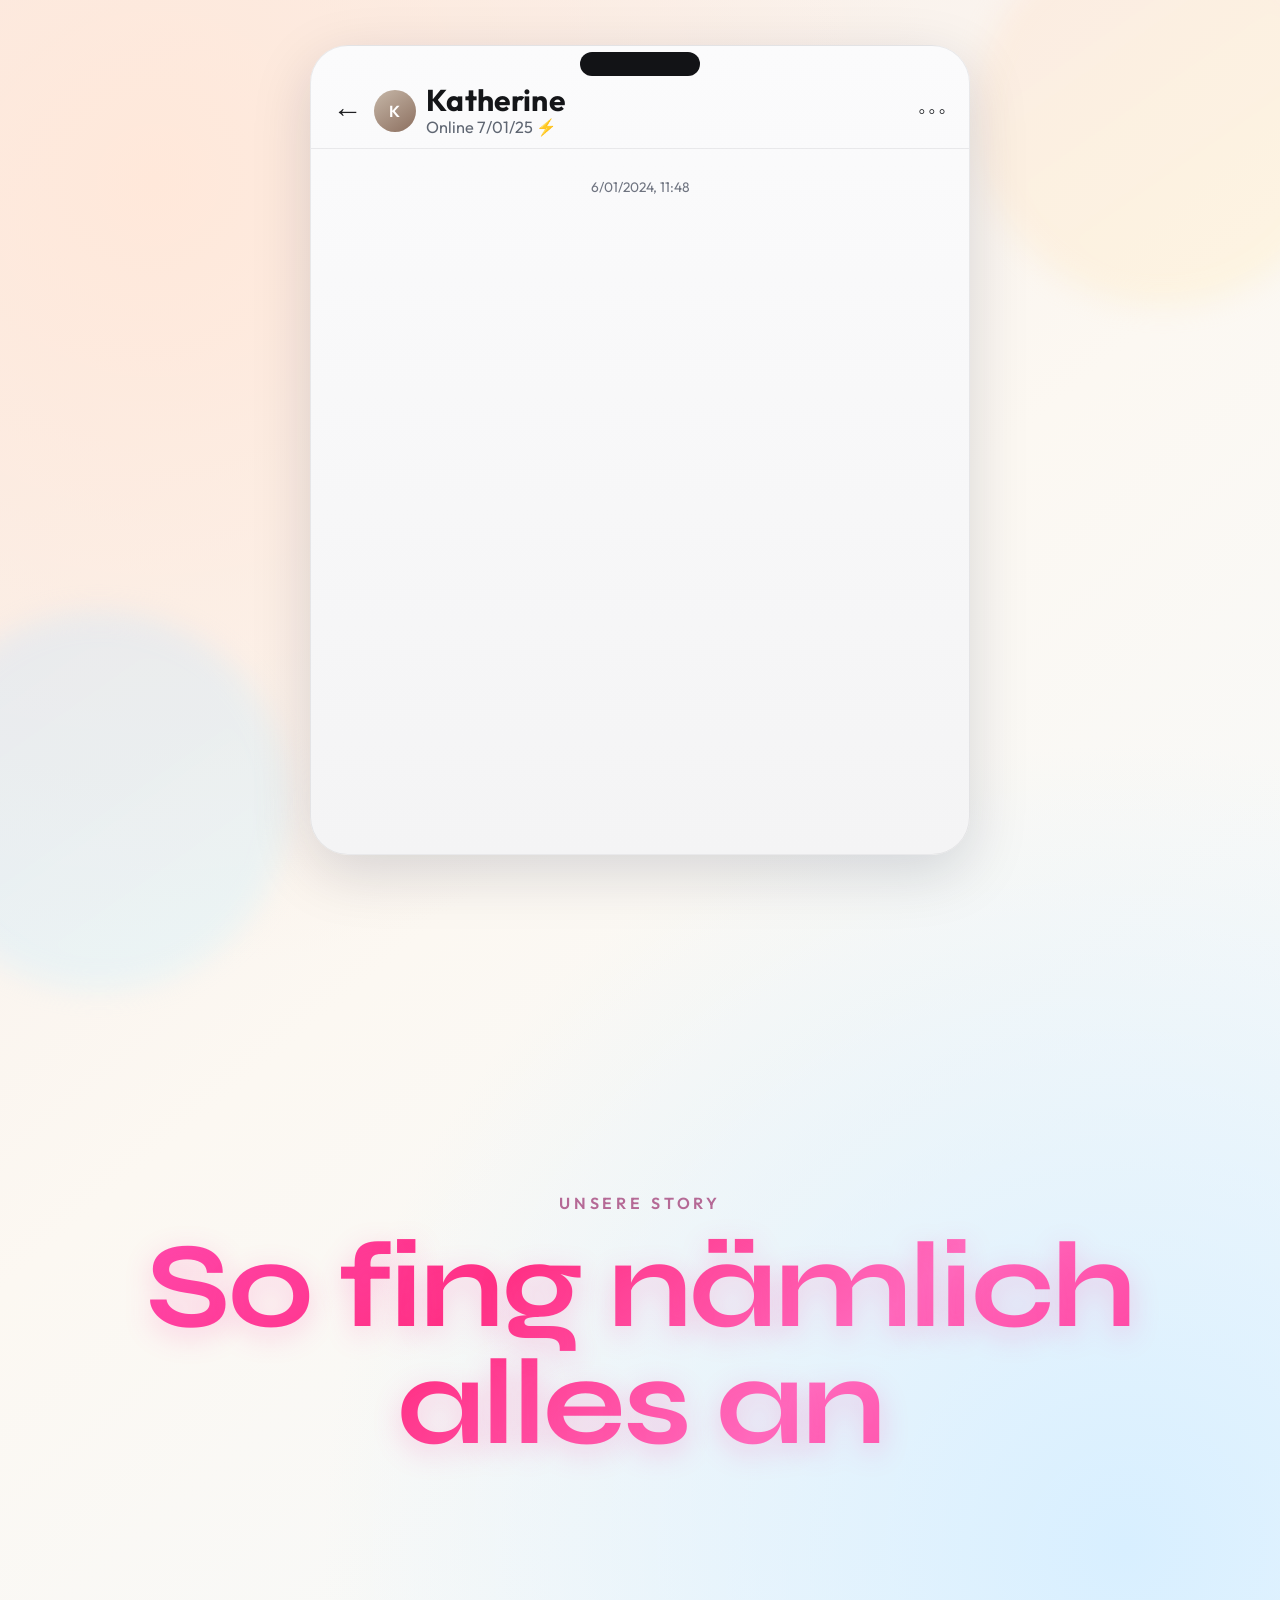
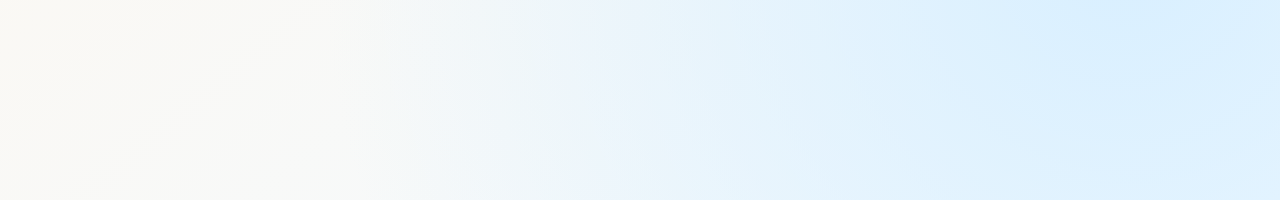
==== index.html @ b48f1054 "Initial animated wedding chat landing page" ====
<!doctype html>
<html lang="de">
  <head>
    <meta charset="UTF-8" />
    <meta name="viewport" content="width=device-width, initial-scale=1.0" />
    <meta http-equiv="Cache-Control" content="no-cache, no-store, must-revalidate" />
    <meta http-equiv="Pragma" content="no-cache" />
    <meta http-equiv="Expires" content="0" />
    <title>Unsere Geschichte</title>
    <link rel="preconnect" href="https://fonts.googleapis.com" />
    <link rel="preconnect" href="https://fonts.gstatic.com" crossorigin />
    <link
      href="https://fonts.googleapis.com/css2?family=Outfit:wght@400;500;600;700&family=Syne:wght@700;800&display=swap"
      rel="stylesheet"
    />
    <script>
      window.__assetVersion = Date.now().toString();
      document.write('<link rel="stylesheet" href="./styles.css?v=' + window.__assetVersion + '" />');
    </script>
  </head>
  <body>
    <div class="ambient-glow glow-one"></div>
    <div class="ambient-glow glow-two"></div>

    <main class="stage">
      <section class="chat-stage">
        <section class="phone">
          <header class="chat-topbar">
            <button class="icon-btn" aria-label="Zurueck">←</button>

            <div class="profile">
              <div class="avatar">K</div>
              <div class="profile-meta">
                <p class="name">Katherine</p>
                <p class="status">Online 7/01/25 ⚡</p>
              </div>
            </div>

            <div class="topbar-actions" aria-hidden="true">
              <span>◦◦◦</span>
            </div>
          </header>

          <section class="chat-thread" id="chatThread" aria-live="polite">
            <p class="timestamp reveal-item">6/01/2024, 11:48</p>

            <article class="message incoming reveal-item">
              Hallo Francisco! :) Ich bin eine Native Spanischsprecherin, die ihr Deutsch
              verbessern moechte 👉🏻👈🏻
            </article>

            <article class="message incoming reveal-item">Wir koennten uns helfen ✨</article>

            <article class="message outgoing reveal-item">
              Hallo Katherine :) ja das waere eine super Idee. Dein Deutsch scheint schon
              ziemlich gut.
            </article>

            <article class="message outgoing reveal-item">Wo bist du aufgewachsen?</article>

            <article class="message outgoing reveal-item">falls ich fragen darf :)</article>

            <p class="timestamp reveal-item">6/01/2024, 14:31</p>

            <article class="message incoming reveal-item">Es ist a kleine Baby deutsch haha</article>

            <article class="message incoming reveal-item">Kolumbien, und du?</article>

            <article class="message incoming reveal-item">
              Kein Problem! Ich glaube, viele Menschen hier in Berlin kommen aus vielen
              anderen Teilen der Welt.
            </article>

            <p class="timestamp reveal-item">6/01/2024, 15:53</p>

            <article class="message outgoing reveal-item">haha baby deutsch.</article>
          </section>
        </section>
      </section>

      <section class="story-section" id="storySection">
        <p class="story-eyebrow">Unsere Story</p>
        <h1 class="story-title">So fing nämlich alles an</h1>
      </section>
    </main>

    <script>
      const appScript = document.createElement("script");
      appScript.src = "./app.js?v=" + window.__assetVersion;
      document.body.appendChild(appScript);
    </script>
  </body>
</html>
---- styles.css ----
:root {
  --bg-main: #f7ece7;
  --bg-accent: #d8f0ff;
  --phone-frame: #f5f5f7;
  --text-primary: #141518;
  --text-muted: #6f7480;
  --bubble-in: #e9e9ec;
  --bubble-out: #1a7cf0;
  --bubble-out-text: #f8fbff;
  --border-soft: rgba(31, 32, 37, 0.08);
  --shadow-soft: 0 18px 60px rgba(10, 22, 52, 0.15);
}

* {
  box-sizing: border-box;
}

html,
body {
  margin: 0;
  padding: 0;
  min-height: 100%;
}

body {
  font-family: "Outfit", "Avenir Next", "Helvetica Neue", sans-serif;
  color: var(--text-primary);
  background: radial-gradient(circle at 12% 10%, #ffe8da 0%, transparent 40%),
    radial-gradient(circle at 88% 86%, #d8efff 0%, transparent 42%),
    linear-gradient(140deg, var(--bg-main), #fcf8f2 45%, #f3faff);
  overflow-x: hidden;
}

body.reveal-locked {
  overflow: hidden;
  overscroll-behavior: none;
}

.ambient-glow {
  position: fixed;
  z-index: 0;
  width: 42vmin;
  height: 42vmin;
  border-radius: 50%;
  filter: blur(14px);
  opacity: 0.3;
  pointer-events: none;
  animation: drift 15s ease-in-out infinite alternate;
}

.glow-one {
  top: -8vmin;
  right: -8vmin;
  background: linear-gradient(145deg, #ffd9c6, #ffeeb9);
}

.glow-two {
  bottom: -10vmin;
  left: -10vmin;
  background: linear-gradient(145deg, #bfdfff, #c9f3ff);
  animation-delay: 2.1s;
}

.stage {
  position: relative;
  z-index: 1;
}

.chat-stage {
  min-height: 100vh;
  padding: 5vh 1.2rem;
  display: grid;
  place-items: center;
}

.phone {
  width: min(92vw, 660px);
  height: min(90vh, 960px);
  display: grid;
  grid-template-rows: auto 1fr;
  background: linear-gradient(180deg, #fbfbfc 0%, #f4f4f5 100%);
  border: 1px solid var(--border-soft);
  border-radius: 38px;
  box-shadow: var(--shadow-soft);
  overflow: hidden;
  position: relative;
}

.phone::before {
  content: "";
  position: absolute;
  top: 0.4rem;
  left: 50%;
  transform: translateX(-50%);
  width: 120px;
  height: 24px;
  border-radius: 99px;
  background: #121316;
}

.chat-topbar {
  margin-top: 1.55rem;
  padding: 0.9rem 0.98rem 0.68rem;
  border-bottom: 1px solid var(--border-soft);
  display: grid;
  grid-template-columns: 36px 1fr auto;
  align-items: center;
  gap: 0.68rem;
}

.icon-btn {
  appearance: none;
  border: 0;
  background: transparent;
  color: #1f2023;
  font-size: 1.85rem;
  line-height: 1;
  cursor: default;
}

.profile {
  display: flex;
  align-items: center;
  gap: 0.66rem;
}

.avatar {
  width: 42px;
  height: 42px;
  border-radius: 50%;
  display: grid;
  place-items: center;
  font-weight: 600;
  font-size: 1rem;
  color: #fff;
  background: linear-gradient(145deg, #c6b7a8, #8c6f5f);
}

.profile-meta .name {
  margin: 0;
  font-size: 1.88rem;
  line-height: 1.02;
  font-weight: 700;
  letter-spacing: 0.01em;
}

.profile-meta .status {
  margin: 0.05rem 0 0;
  font-size: 1.02rem;
  color: #5f6672;
}

.topbar-actions {
  padding-right: 0.3rem;
  color: #17191d;
  font-size: 1.28rem;
  letter-spacing: 0.14em;
}

.chat-thread {
  position: relative;
  overflow-y: auto;
  padding: 1.28rem 0.74rem 1.52rem;
  display: flex;
  flex-direction: column;
  gap: 0.36rem;
  scroll-behavior: smooth;
}

.chat-thread.reveal-locked {
  overflow-y: hidden;
  touch-action: none;
}

.chat-thread.chat-complete {
  overflow-y: hidden;
}

.timestamp {
  margin: 0.58rem 0 0.74rem;
  text-align: center;
  color: var(--text-muted);
  font-size: 0.86rem;
}

.message {
  position: relative;
  max-width: min(90%, 530px);
  width: fit-content;
  padding: 0.68rem 0.9rem;
  border-radius: 1.28rem;
  font-size: clamp(1.03rem, 2.35vw, 1.2rem);
  line-height: 1.31;
  letter-spacing: 0.01em;
  transform-origin: center bottom;
}

.incoming {
  align-self: flex-start;
  background: var(--bubble-in);
  color: #1f2024;
  border-bottom-left-radius: 0.42rem;
}

.outgoing {
  align-self: flex-end;
  background: var(--bubble-out);
  color: var(--bubble-out-text);
  border-bottom-right-radius: 0.42rem;
}

.reveal-item {
  opacity: 0;
  transform: translateY(14px) scale(0.97);
}

.reveal-item.is-visible {
  animation: bubble-in 680ms cubic-bezier(0.2, 0.75, 0.22, 1) forwards;
}

.reveal-item.in-view {
  animation: float-up 540ms ease both;
}

.story-section {
  min-height: 100vh;
  padding: 9vh 1.2rem 14vh;
  display: grid;
  align-content: center;
  justify-items: center;
  text-align: center;
  opacity: 0;
  transform: translateY(42px) scale(0.96);
  transition: opacity 880ms ease, transform 880ms cubic-bezier(0.2, 0.74, 0.18, 1);
}

.story-section.is-visible {
  opacity: 1;
  transform: translateY(0) scale(1);
}

.story-eyebrow {
  margin: 0 0 1rem;
  letter-spacing: 0.24em;
  text-transform: uppercase;
  font-weight: 600;
  color: #b56a96;
  font-size: clamp(0.78rem, 2vw, 1rem);
}

.story-title {
  margin: 0;
  font-family: "Syne", "Outfit", sans-serif;
  font-size: clamp(2.3rem, 11vw, 7.6rem);
  line-height: 0.96;
  letter-spacing: -0.02em;
  max-width: 12ch;
  color: transparent;
  background: linear-gradient(138deg, #ff4ab0 0%, #ff2f83 34%, #ff6dbf 66%, #ff3495 100%);
  -webkit-background-clip: text;
  background-clip: text;
  text-shadow: 0 8px 28px rgba(255, 72, 165, 0.25);
}

@keyframes bubble-in {
  0% {
    opacity: 0;
    transform: translateY(18px) scale(0.94);
    filter: blur(2px);
  }
  70% {
    opacity: 1;
    transform: translateY(-2px) scale(1.015);
    filter: blur(0);
  }
  100% {
    opacity: 1;
    transform: translateY(0) scale(1);
  }
}

@keyframes float-up {
  from {
    transform: translateY(10px);
  }
  to {
    transform: translateY(0);
  }
}

@keyframes drift {
  from {
    transform: translate3d(0, 0, 0) scale(1);
  }
  to {
    transform: translate3d(16px, -20px, 0) scale(1.08);
  }
}

@media (max-width: 760px) {
  .chat-stage {
    padding: 1rem 0.35rem;
  }

  .phone {
    height: 95vh;
    width: 100%;
    border-radius: 30px;
  }

  .chat-topbar {
    grid-template-columns: 34px 1fr auto;
    margin-top: 1.3rem;
    padding: 0.76rem 0.78rem 0.56rem;
  }

  .profile-meta .name {
    font-size: 1.64rem;
  }

  .profile-meta .status {
    font-size: 0.9rem;
  }

  .story-section {
    padding: 8vh 0.9rem 12vh;
  }
}
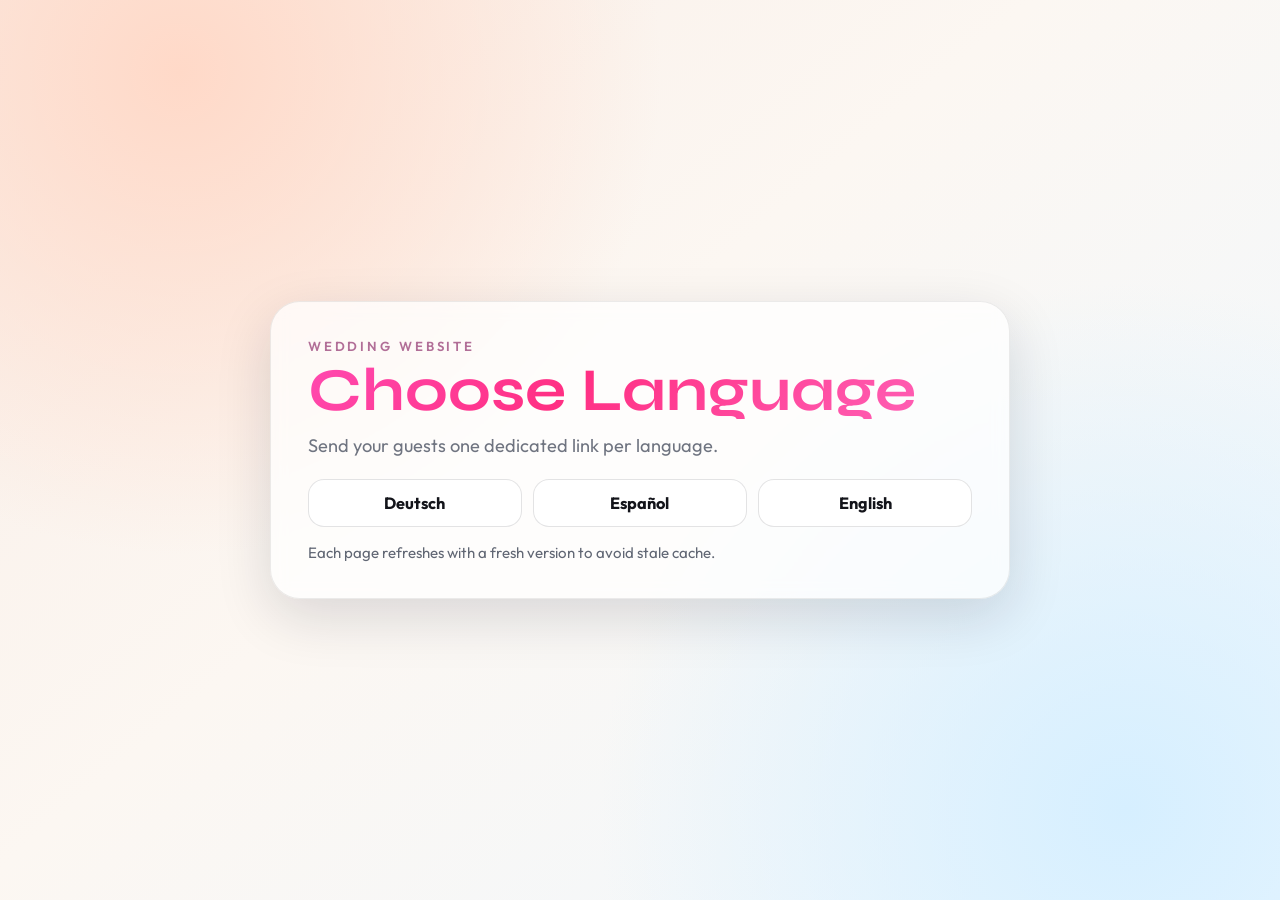
==== commit 8ed0e40a: "Add multilingual routes and new directions section" ====
--- a/index.html
+++ b/index.html
@@ -1,93 +1,130 @@
 <!doctype html>
-<html lang="de">
+<html lang="en">
   <head>
     <meta charset="UTF-8" />
     <meta name="viewport" content="width=device-width, initial-scale=1.0" />
     <meta http-equiv="Cache-Control" content="no-cache, no-store, must-revalidate" />
     <meta http-equiv="Pragma" content="no-cache" />
     <meta http-equiv="Expires" content="0" />
-    <title>Unsere Geschichte</title>
+    <title>Wedding Website Languages</title>
     <link rel="preconnect" href="https://fonts.googleapis.com" />
     <link rel="preconnect" href="https://fonts.gstatic.com" crossorigin />
     <link
       href="https://fonts.googleapis.com/css2?family=Outfit:wght@400;500;600;700&family=Syne:wght@700;800&display=swap"
       rel="stylesheet"
     />
-    <script>
-      window.__assetVersion = Date.now().toString();
-      document.write('<link rel="stylesheet" href="./styles.css?v=' + window.__assetVersion + '" />');
-    </script>
+    <style>
+      :root {
+        --bg-1: #f9eee7;
+        --bg-2: #eff8ff;
+        --card: rgba(255, 255, 255, 0.72);
+        --text: #13141a;
+        --muted: #6f7480;
+        --accent: #ff4aa4;
+      }
+
+      * {
+        box-sizing: border-box;
+      }
+
+      body {
+        margin: 0;
+        min-height: 100vh;
+        font-family: "Outfit", "Avenir Next", "Helvetica Neue", sans-serif;
+        color: var(--text);
+        background: radial-gradient(circle at 14% 8%, #ffd9c8 0%, transparent 35%),
+          radial-gradient(circle at 88% 90%, #d6efff 0%, transparent 38%),
+          linear-gradient(140deg, var(--bg-1), #fcf7f2 44%, var(--bg-2));
+        display: grid;
+        place-items: center;
+        padding: 1.2rem;
+      }
+
+      main {
+        width: min(96vw, 740px);
+        border-radius: 30px;
+        background: var(--card);
+        border: 1px solid rgba(18, 19, 24, 0.08);
+        box-shadow: 0 18px 55px rgba(12, 19, 41, 0.14);
+        backdrop-filter: blur(8px);
+        padding: clamp(1.2rem, 4vw, 2.3rem);
+      }
+
+      .eyebrow {
+        margin: 0;
+        letter-spacing: 0.22em;
+        text-transform: uppercase;
+        color: #b16e97;
+        font-size: 0.82rem;
+        font-weight: 600;
+      }
+
+      h1 {
+        margin: 0.45rem 0 0;
+        font-family: "Syne", "Outfit", sans-serif;
+        font-size: clamp(2rem, 6vw, 3.8rem);
+        line-height: 0.95;
+        color: transparent;
+        background: linear-gradient(135deg, #ff4ab0 0%, #ff2f83 40%, #ff65bb 100%);
+        -webkit-background-clip: text;
+        background-clip: text;
+      }
+
+      p {
+        margin: 0.95rem 0 0;
+        color: var(--muted);
+        font-size: clamp(1rem, 2.2vw, 1.14rem);
+      }
+
+      .lang-list {
+        margin-top: 1.35rem;
+        display: grid;
+        grid-template-columns: repeat(3, minmax(0, 1fr));
+        gap: 0.7rem;
+      }
+
+      .lang-link {
+        text-decoration: none;
+        border-radius: 16px;
+        border: 1px solid rgba(24, 28, 36, 0.12);
+        background: #ffffff;
+        color: var(--text);
+        padding: 0.8rem 0.75rem;
+        font-weight: 700;
+        font-size: 1.02rem;
+        text-align: center;
+      }
+
+      .lang-link:hover {
+        transform: translateY(-1px);
+      }
+
+      .link-note {
+        margin-top: 1rem;
+        color: #616774;
+        font-size: 0.94rem;
+      }
+
+      @media (max-width: 760px) {
+        .lang-list {
+          grid-template-columns: 1fr;
+        }
+      }
+    </style>
   </head>
   <body>
-    <div class="ambient-glow glow-one"></div>
-    <div class="ambient-glow glow-two"></div>
+    <main>
+      <p class="eyebrow">Wedding Website</p>
+      <h1>Choose Language</h1>
+      <p>Send your guests one dedicated link per language.</p>
 
-    <main class="stage">
-      <section class="chat-stage">
-        <section class="phone">
-          <header class="chat-topbar">
-            <button class="icon-btn" aria-label="Zurueck">←</button>
+      <div class="lang-list">
+        <a class="lang-link" href="./de/">Deutsch</a>
+        <a class="lang-link" href="./es/">Español</a>
+        <a class="lang-link" href="./en/">English</a>
+      </div>
 
-            <div class="profile">
-              <div class="avatar">K</div>
-              <div class="profile-meta">
-                <p class="name">Katherine</p>
-                <p class="status">Online 7/01/25 ⚡</p>
-              </div>
-            </div>
-
-            <div class="topbar-actions" aria-hidden="true">
-              <span>◦◦◦</span>
-            </div>
-          </header>
-
-          <section class="chat-thread" id="chatThread" aria-live="polite">
-            <p class="timestamp reveal-item">6/01/2024, 11:48</p>
-
-            <article class="message incoming reveal-item">
-              Hallo Francisco! :) Ich bin eine Native Spanischsprecherin, die ihr Deutsch
-              verbessern moechte 👉🏻👈🏻
-            </article>
-
-            <article class="message incoming reveal-item">Wir koennten uns helfen ✨</article>
-
-            <article class="message outgoing reveal-item">
-              Hallo Katherine :) ja das waere eine super Idee. Dein Deutsch scheint schon
-              ziemlich gut.
-            </article>
-
-            <article class="message outgoing reveal-item">Wo bist du aufgewachsen?</article>
-
-            <article class="message outgoing reveal-item">falls ich fragen darf :)</article>
-
-            <p class="timestamp reveal-item">6/01/2024, 14:31</p>
-
-            <article class="message incoming reveal-item">Es ist a kleine Baby deutsch haha</article>
-
-            <article class="message incoming reveal-item">Kolumbien, und du?</article>
-
-            <article class="message incoming reveal-item">
-              Kein Problem! Ich glaube, viele Menschen hier in Berlin kommen aus vielen
-              anderen Teilen der Welt.
-            </article>
-
-            <p class="timestamp reveal-item">6/01/2024, 15:53</p>
-
-            <article class="message outgoing reveal-item">haha baby deutsch.</article>
-          </section>
-        </section>
-      </section>
-
-      <section class="story-section" id="storySection">
-        <p class="story-eyebrow">Unsere Story</p>
-        <h1 class="story-title">So fing nämlich alles an</h1>
-      </section>
+      <p class="link-note">Each page refreshes with a fresh version to avoid stale cache.</p>
     </main>
-
-    <script>
-      const appScript = document.createElement("script");
-      appScript.src = "./app.js?v=" + window.__assetVersion;
-      document.body.appendChild(appScript);
-    </script>
   </body>
 </html>
